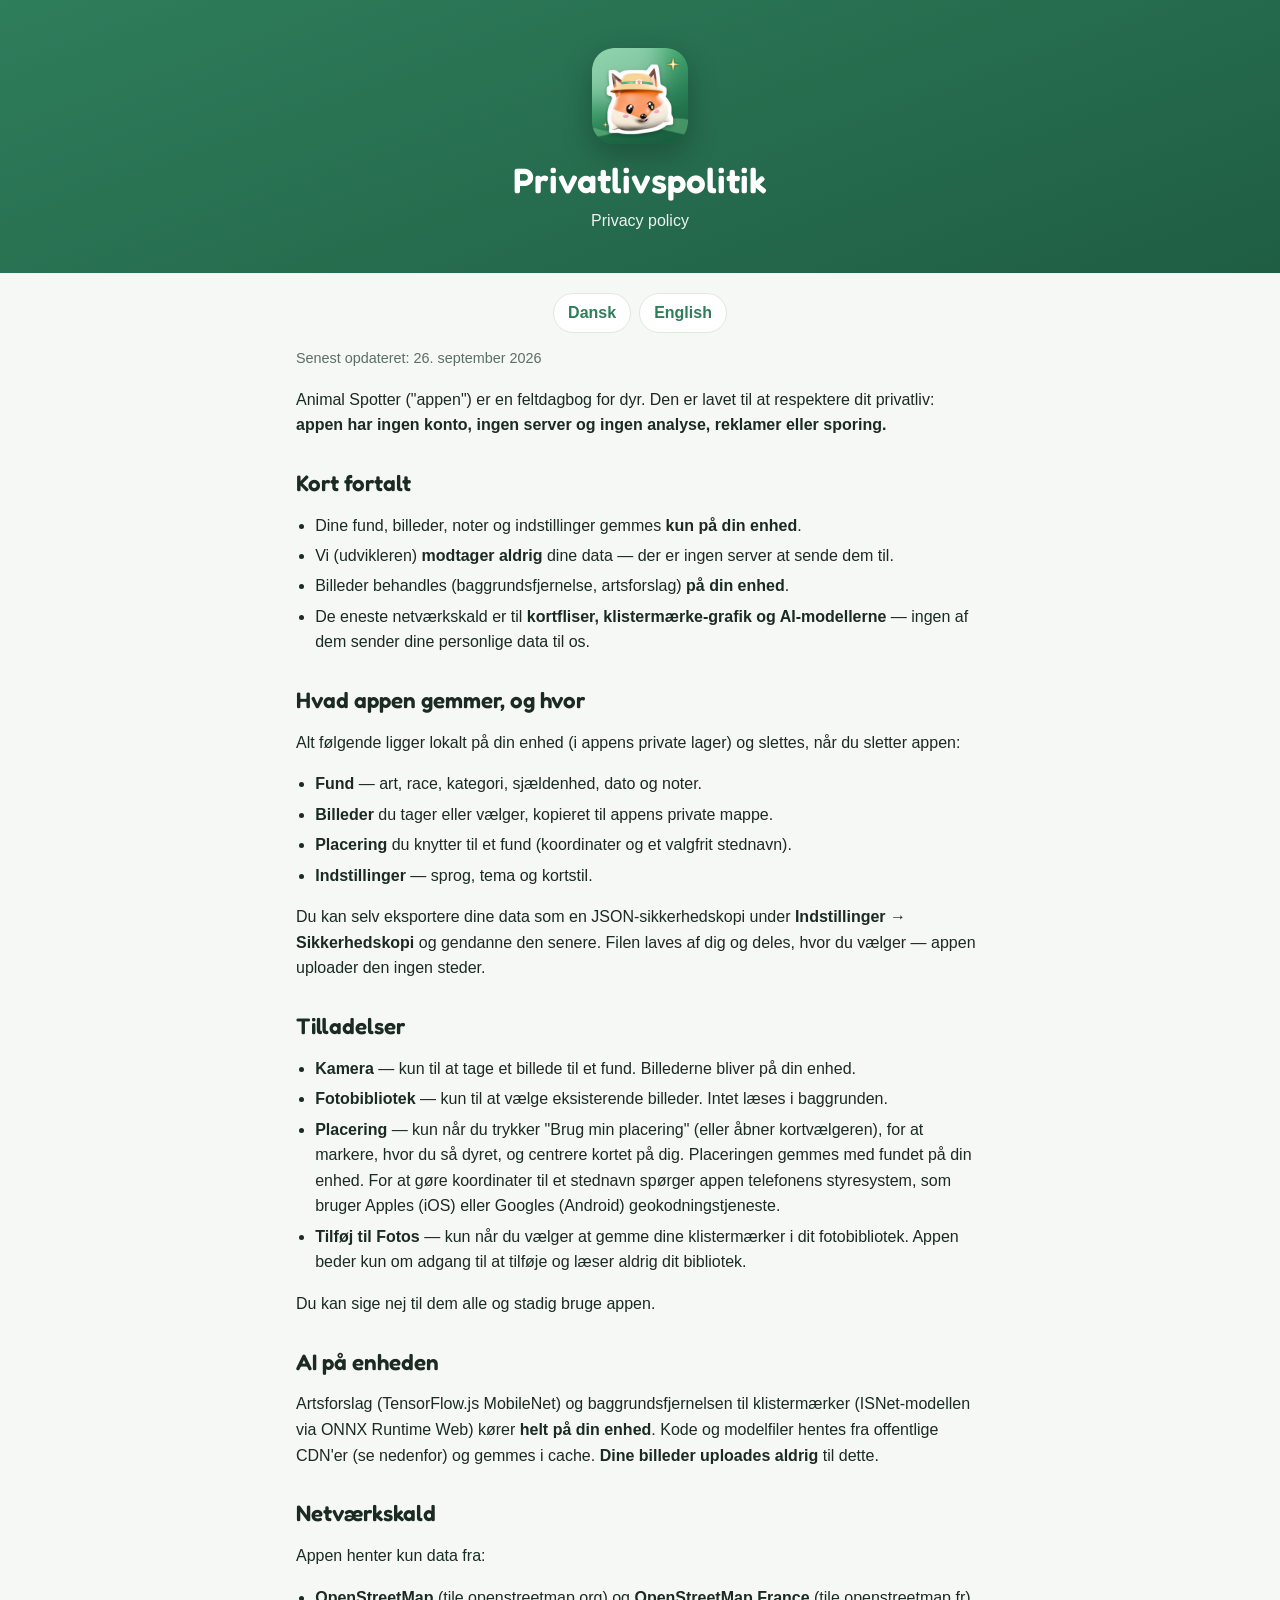
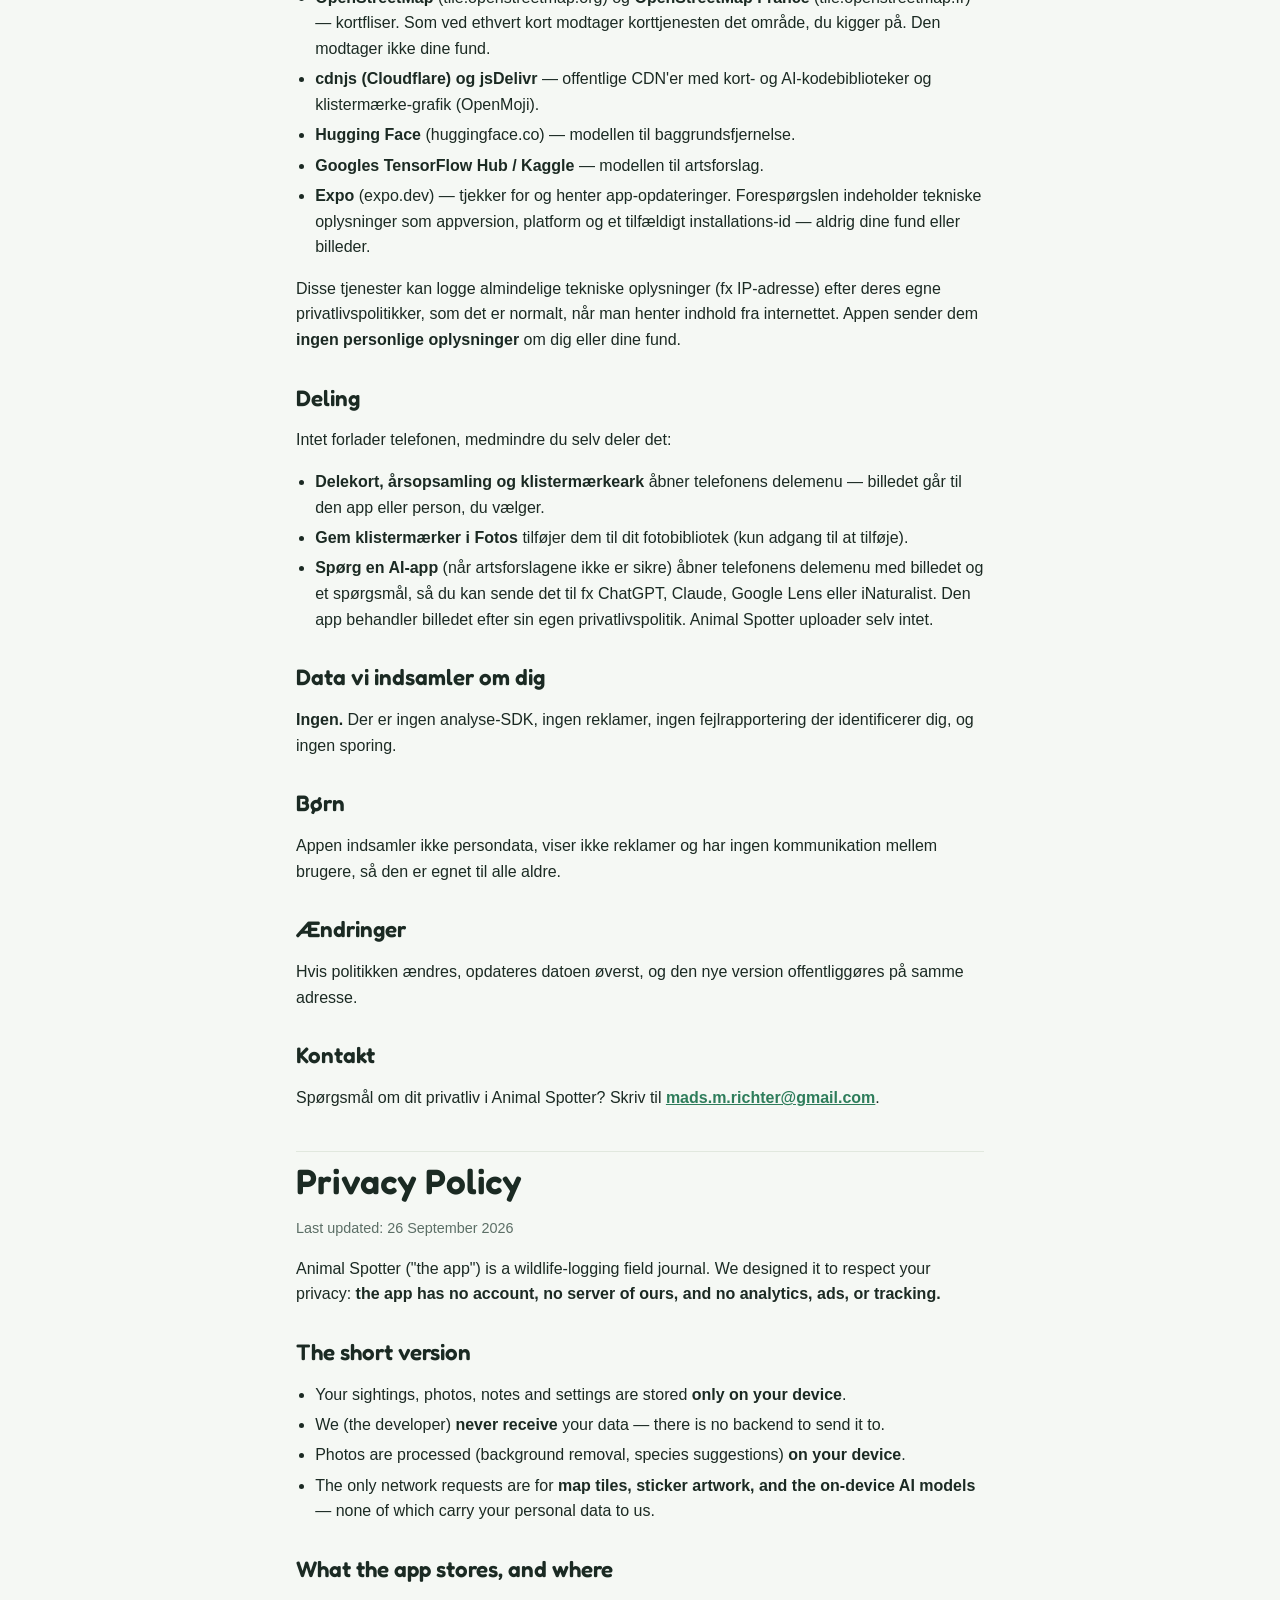
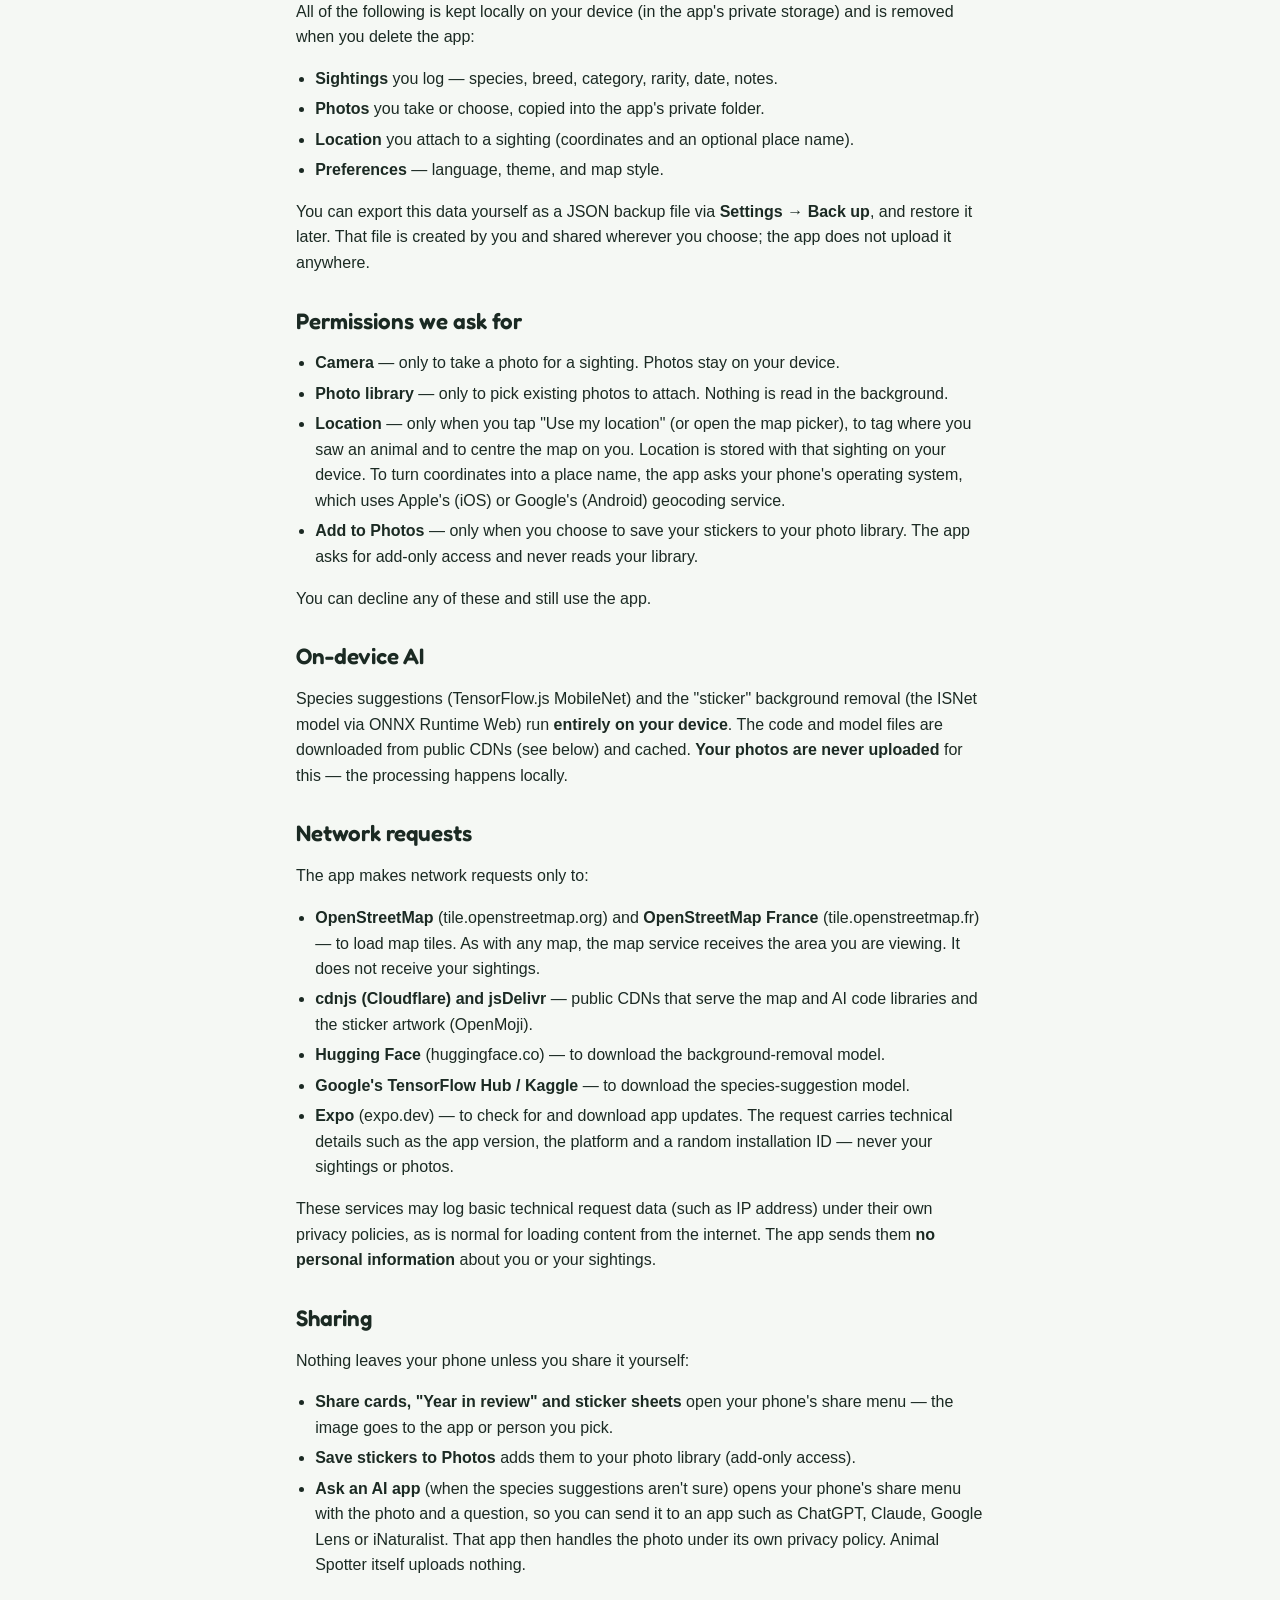
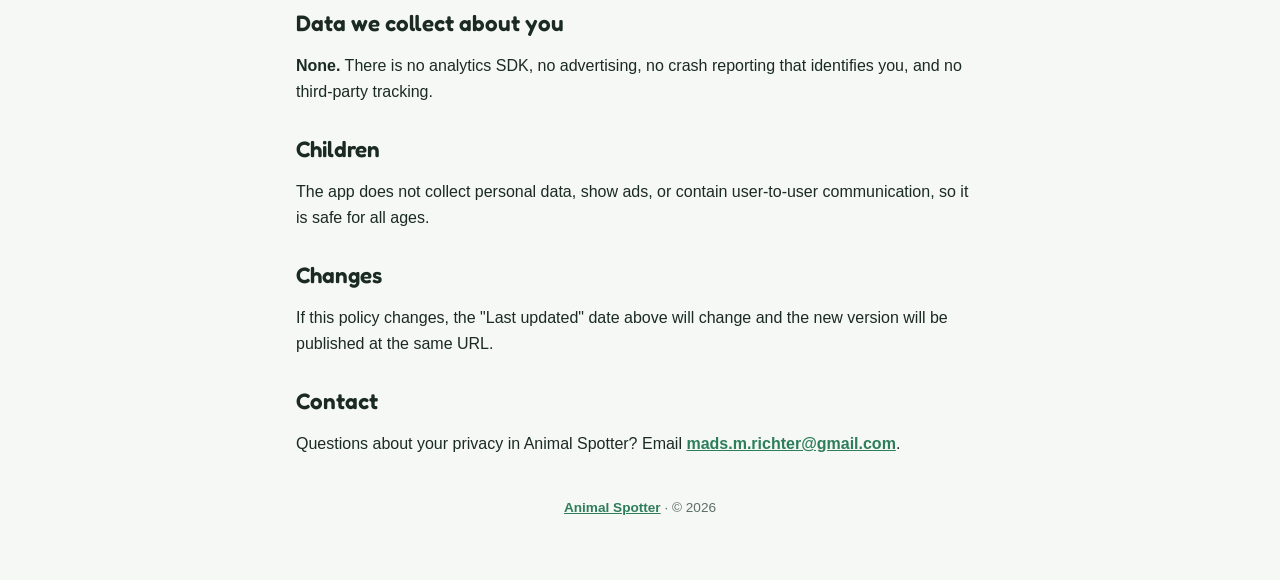
==== privacy.html @ 88ac2473 "Support page and privacy policy for Animal Spotter" ====
<!doctype html>
<html lang="da">
<head>
  <meta charset="utf-8">
  <meta name="viewport" content="width=device-width, initial-scale=1">
  <title>Privatlivspolitik · Animal Spotter</title>
  <meta name="description" content="Privatlivspolitik for Animal Spotter — ingen konto, ingen server, ingen sporing.">
  <link rel="icon" href="icon.png">
  <link rel="preconnect" href="https://fonts.googleapis.com">
  <link rel="preconnect" href="https://fonts.gstatic.com" crossorigin>
  <link href="https://fonts.googleapis.com/css2?family=Fredoka:wght@600&display=swap" rel="stylesheet">
  <link rel="stylesheet" href="style.css">
</head>
<body>
  <header class="hero">
    <a href="./"><img src="icon.png" alt="Animal Spotter"></a>
    <h1>Privatlivspolitik</h1>
    <p lang="en">Privacy policy</p>
  </header>

  <main class="wrap">
    <nav class="lang"><a href="#da">Dansk</a><a href="#en">English</a></nav>

    <!-- Keep in sync with PRIVACY.md (the English text below is the same policy). -->
    <section id="da">
      <p class="muted">Senest opdateret: 26. september 2026</p>
      <p>Animal Spotter ("appen") er en feltdagbog for dyr. Den er lavet til at respektere dit privatliv:
        <b>appen har ingen konto, ingen server og ingen analyse, reklamer eller sporing.</b></p>

      <h2>Kort fortalt</h2>
      <ul>
        <li>Dine fund, billeder, noter og indstillinger gemmes <b>kun på din enhed</b>.</li>
        <li>Vi (udvikleren) <b>modtager aldrig</b> dine data — der er ingen server at sende dem til.</li>
        <li>Billeder behandles (baggrundsfjernelse, artsforslag) <b>på din enhed</b>.</li>
        <li>De eneste netværkskald er til <b>kortfliser, klistermærke-grafik og AI-modellerne</b> — ingen af dem sender dine personlige data til os.</li>
      </ul>

      <h2>Hvad appen gemmer, og hvor</h2>
      <p>Alt følgende ligger lokalt på din enhed (i appens private lager) og slettes, når du sletter appen:</p>
      <ul>
        <li><b>Fund</b> — art, race, kategori, sjældenhed, dato og noter.</li>
        <li><b>Billeder</b> du tager eller vælger, kopieret til appens private mappe.</li>
        <li><b>Placering</b> du knytter til et fund (koordinater og et valgfrit stednavn).</li>
        <li><b>Indstillinger</b> — sprog, tema og kortstil.</li>
      </ul>
      <p>Du kan selv eksportere dine data som en JSON-sikkerhedskopi under <b>Indstillinger → Sikkerhedskopi</b>
        og gendanne den senere. Filen laves af dig og deles, hvor du vælger — appen uploader den ingen steder.</p>

      <h2>Tilladelser</h2>
      <ul>
        <li><b>Kamera</b> — kun til at tage et billede til et fund. Billederne bliver på din enhed.</li>
        <li><b>Fotobibliotek</b> — kun til at vælge eksisterende billeder. Intet læses i baggrunden.</li>
        <li><b>Placering</b> — kun når du trykker "Brug min placering" (eller åbner kortvælgeren), for at markere,
          hvor du så dyret, og centrere kortet på dig. Placeringen gemmes med fundet på din enhed. For at gøre
          koordinater til et stednavn spørger appen telefonens styresystem, som bruger Apples (iOS) eller Googles
          (Android) geokodningstjeneste.</li>
        <li><b>Tilføj til Fotos</b> — kun når du vælger at gemme dine klistermærker i dit fotobibliotek. Appen beder
          kun om adgang til at tilføje og læser aldrig dit bibliotek.</li>
      </ul>
      <p>Du kan sige nej til dem alle og stadig bruge appen.</p>

      <h2>AI på enheden</h2>
      <p>Artsforslag (TensorFlow.js MobileNet) og baggrundsfjernelsen til klistermærker (ISNet-modellen via ONNX Runtime Web)
        kører <b>helt på din enhed</b>. Kode og modelfiler hentes fra offentlige CDN'er (se nedenfor) og gemmes i cache.
        <b>Dine billeder uploades aldrig</b> til dette.</p>

      <h2>Netværkskald</h2>
      <p>Appen henter kun data fra:</p>
      <ul>
        <li><b>OpenStreetMap</b> (tile.openstreetmap.org) og <b>OpenStreetMap France</b> (tile.openstreetmap.fr) —
          kortfliser. Som ved ethvert kort modtager korttjenesten det område, du kigger på. Den modtager ikke dine fund.</li>
        <li><b>cdnjs (Cloudflare) og jsDelivr</b> — offentlige CDN'er med kort- og AI-kodebiblioteker og klistermærke-grafik (OpenMoji).</li>
        <li><b>Hugging Face</b> (huggingface.co) — modellen til baggrundsfjernelse.</li>
        <li><b>Googles TensorFlow Hub / Kaggle</b> — modellen til artsforslag.</li>
        <li><b>Expo</b> (expo.dev) — tjekker for og henter app-opdateringer. Forespørgslen indeholder tekniske
          oplysninger som appversion, platform og et tilfældigt installations-id — aldrig dine fund eller billeder.</li>
      </ul>
      <p>Disse tjenester kan logge almindelige tekniske oplysninger (fx IP-adresse) efter deres egne privatlivspolitikker,
        som det er normalt, når man henter indhold fra internettet. Appen sender dem <b>ingen personlige oplysninger</b>
        om dig eller dine fund.</p>

      <h2>Deling</h2>
      <p>Intet forlader telefonen, medmindre du selv deler det:</p>
      <ul>
        <li><b>Delekort, årsopsamling og klistermærkeark</b> åbner telefonens delemenu — billedet går til den app eller person, du vælger.</li>
        <li><b>Gem klistermærker i Fotos</b> tilføjer dem til dit fotobibliotek (kun adgang til at tilføje).</li>
        <li><b>Spørg en AI-app</b> (når artsforslagene ikke er sikre) åbner telefonens delemenu med billedet og et spørgsmål,
          så du kan sende det til fx ChatGPT, Claude, Google Lens eller iNaturalist. Den app behandler billedet efter sin
          egen privatlivspolitik. Animal Spotter uploader selv intet.</li>
      </ul>

      <h2>Data vi indsamler om dig</h2>
      <p><b>Ingen.</b> Der er ingen analyse-SDK, ingen reklamer, ingen fejlrapportering der identificerer dig, og ingen sporing.</p>

      <h2>Børn</h2>
      <p>Appen indsamler ikke persondata, viser ikke reklamer og har ingen kommunikation mellem brugere, så den er egnet til alle aldre.</p>

      <h2>Ændringer</h2>
      <p>Hvis politikken ændres, opdateres datoen øverst, og den nye version offentliggøres på samme adresse.</p>

      <h2>Kontakt</h2>
      <p>Spørgsmål om dit privatliv i Animal Spotter? Skriv til <a href="mailto:mads.m.richter@gmail.com">mads.m.richter@gmail.com</a>.</p>
    </section>

    <hr>

    <section id="en" lang="en">
      <h1>Privacy Policy</h1>
      <p class="muted">Last updated: 26 September 2026</p>
      <p>Animal Spotter ("the app") is a wildlife-logging field journal. We designed it to respect your privacy:
        <b>the app has no account, no server of ours, and no analytics, ads, or tracking.</b></p>

      <h2>The short version</h2>
      <ul>
        <li>Your sightings, photos, notes and settings are stored <b>only on your device</b>.</li>
        <li>We (the developer) <b>never receive</b> your data — there is no backend to send it to.</li>
        <li>Photos are processed (background removal, species suggestions) <b>on your device</b>.</li>
        <li>The only network requests are for <b>map tiles, sticker artwork, and the on-device AI models</b> — none of which carry your personal data to us.</li>
      </ul>

      <h2>What the app stores, and where</h2>
      <p>All of the following is kept locally on your device (in the app's private storage) and is removed when you delete the app:</p>
      <ul>
        <li><b>Sightings</b> you log — species, breed, category, rarity, date, notes.</li>
        <li><b>Photos</b> you take or choose, copied into the app's private folder.</li>
        <li><b>Location</b> you attach to a sighting (coordinates and an optional place name).</li>
        <li><b>Preferences</b> — language, theme, and map style.</li>
      </ul>
      <p>You can export this data yourself as a JSON backup file via <b>Settings → Back up</b>, and restore it later.
        That file is created by you and shared wherever you choose; the app does not upload it anywhere.</p>

      <h2>Permissions we ask for</h2>
      <ul>
        <li><b>Camera</b> — only to take a photo for a sighting. Photos stay on your device.</li>
        <li><b>Photo library</b> — only to pick existing photos to attach. Nothing is read in the background.</li>
        <li><b>Location</b> — only when you tap "Use my location" (or open the map picker), to tag where you saw an animal
          and to centre the map on you. Location is stored with that sighting on your device. To turn coordinates into a
          place name, the app asks your phone's operating system, which uses Apple's (iOS) or Google's (Android) geocoding service.</li>
        <li><b>Add to Photos</b> — only when you choose to save your stickers to your photo library. The app asks for
          add-only access and never reads your library.</li>
      </ul>
      <p>You can decline any of these and still use the app.</p>

      <h2>On-device AI</h2>
      <p>Species suggestions (TensorFlow.js MobileNet) and the "sticker" background removal (the ISNet model via ONNX Runtime Web)
        run <b>entirely on your device</b>. The code and model files are downloaded from public CDNs (see below) and cached.
        <b>Your photos are never uploaded</b> for this — the processing happens locally.</p>

      <h2>Network requests</h2>
      <p>The app makes network requests only to:</p>
      <ul>
        <li><b>OpenStreetMap</b> (tile.openstreetmap.org) and <b>OpenStreetMap France</b> (tile.openstreetmap.fr) — to load
          map tiles. As with any map, the map service receives the area you are viewing. It does not receive your sightings.</li>
        <li><b>cdnjs (Cloudflare) and jsDelivr</b> — public CDNs that serve the map and AI code libraries and the sticker artwork (OpenMoji).</li>
        <li><b>Hugging Face</b> (huggingface.co) — to download the background-removal model.</li>
        <li><b>Google's TensorFlow Hub / Kaggle</b> — to download the species-suggestion model.</li>
        <li><b>Expo</b> (expo.dev) — to check for and download app updates. The request carries technical details
          such as the app version, the platform and a random installation ID — never your sightings or photos.</li>
      </ul>
      <p>These services may log basic technical request data (such as IP address) under their own privacy policies, as is
        normal for loading content from the internet. The app sends them <b>no personal information</b> about you or your sightings.</p>

      <h2>Sharing</h2>
      <p>Nothing leaves your phone unless you share it yourself:</p>
      <ul>
        <li><b>Share cards, "Year in review" and sticker sheets</b> open your phone's share menu — the image goes to the app or person you pick.</li>
        <li><b>Save stickers to Photos</b> adds them to your photo library (add-only access).</li>
        <li><b>Ask an AI app</b> (when the species suggestions aren't sure) opens your phone's share menu with the photo and a
          question, so you can send it to an app such as ChatGPT, Claude, Google Lens or iNaturalist. That app then handles
          the photo under its own privacy policy. Animal Spotter itself uploads nothing.</li>
      </ul>

      <h2>Data we collect about you</h2>
      <p><b>None.</b> There is no analytics SDK, no advertising, no crash reporting that identifies you, and no third-party tracking.</p>

      <h2>Children</h2>
      <p>The app does not collect personal data, show ads, or contain user-to-user communication, so it is safe for all ages.</p>

      <h2>Changes</h2>
      <p>If this policy changes, the "Last updated" date above will change and the new version will be published at the same URL.</p>

      <h2>Contact</h2>
      <p>Questions about your privacy in Animal Spotter? Email <a href="mailto:mads.m.richter@gmail.com">mads.m.richter@gmail.com</a>.</p>
    </section>

    <footer>
      <p><a href="./">Animal Spotter</a> · © 2026</p>
    </footer>
  </main>
</body>
</html>
---- style.css ----
:root {
  --bg: #f5f8f4;
  --surface: #ffffff;
  --text: #1b2a23;
  --muted: #5c6f66;
  --border: #e1e8de;
  --primary: #2e7d5b;
  --primary-deep: #1f5e43;
  --primary-light: #e3f3ec;
}
@media (prefers-color-scheme: dark) {
  :root {
    --bg: #0f1714;
    --surface: #18221e;
    --text: #e8f0ec;
    --muted: #9fb3a9;
    --border: #2c3a33;
    --primary: #4fb286;
    --primary-deep: #246b4d;
    --primary-light: #1e332a;
  }
}
* { box-sizing: border-box; }
html { -webkit-text-size-adjust: 100%; }
body {
  margin: 0;
  background: var(--bg);
  color: var(--text);
  font: 16px/1.6 -apple-system, BlinkMacSystemFont, "Segoe UI", Roboto, Helvetica, Arial, sans-serif;
}
a { color: var(--primary); font-weight: 600; }
h1, h2, h3 { font-family: "Fredoka", -apple-system, "Segoe UI", sans-serif; font-weight: 600; line-height: 1.2; }
h1 { font-size: 2.2rem; margin: 0.2em 0; }
h2 { font-size: 1.4rem; margin: 2rem 0 0.5rem; }
h3 { font-size: 1.1rem; margin: 1.4rem 0 0.3rem; }
.wrap { max-width: 720px; margin: 0 auto; padding: 0 16px 48px; }
.hero {
  background: linear-gradient(160deg, var(--primary), var(--primary-deep));
  color: #fff;
  text-align: center;
  padding: 48px 16px 40px;
}
.hero img { width: 96px; height: 96px; border-radius: 22px; box-shadow: 0 10px 30px rgba(0, 0, 0, 0.25); }
.hero p { max-width: 520px; margin: 0.4rem auto 0; opacity: 0.92; }
.hero .soon {
  display: inline-block;
  margin-top: 18px;
  padding: 6px 14px;
  border-radius: 999px;
  background: rgba(255, 255, 255, 0.16);
  font-weight: 600;
  font-size: 0.9rem;
}
.lang { display: flex; gap: 8px; justify-content: center; margin: 20px 0 4px; }
.lang a {
  text-decoration: none;
  padding: 6px 14px;
  border-radius: 999px;
  border: 1px solid var(--border);
  background: var(--surface);
}
.card {
  background: var(--surface);
  border: 1px solid var(--border);
  border-radius: 18px;
  padding: 4px 20px 16px;
  margin-top: 20px;
}
.card h3:first-child { margin-top: 16px; }
ul { padding-left: 1.2em; }
li { margin: 0.3em 0; }
.muted { color: var(--muted); font-size: 0.9rem; }
footer { text-align: center; color: var(--muted); font-size: 0.85rem; margin-top: 40px; }
hr { border: 0; border-top: 1px solid var(--border); margin: 40px 0 8px; }
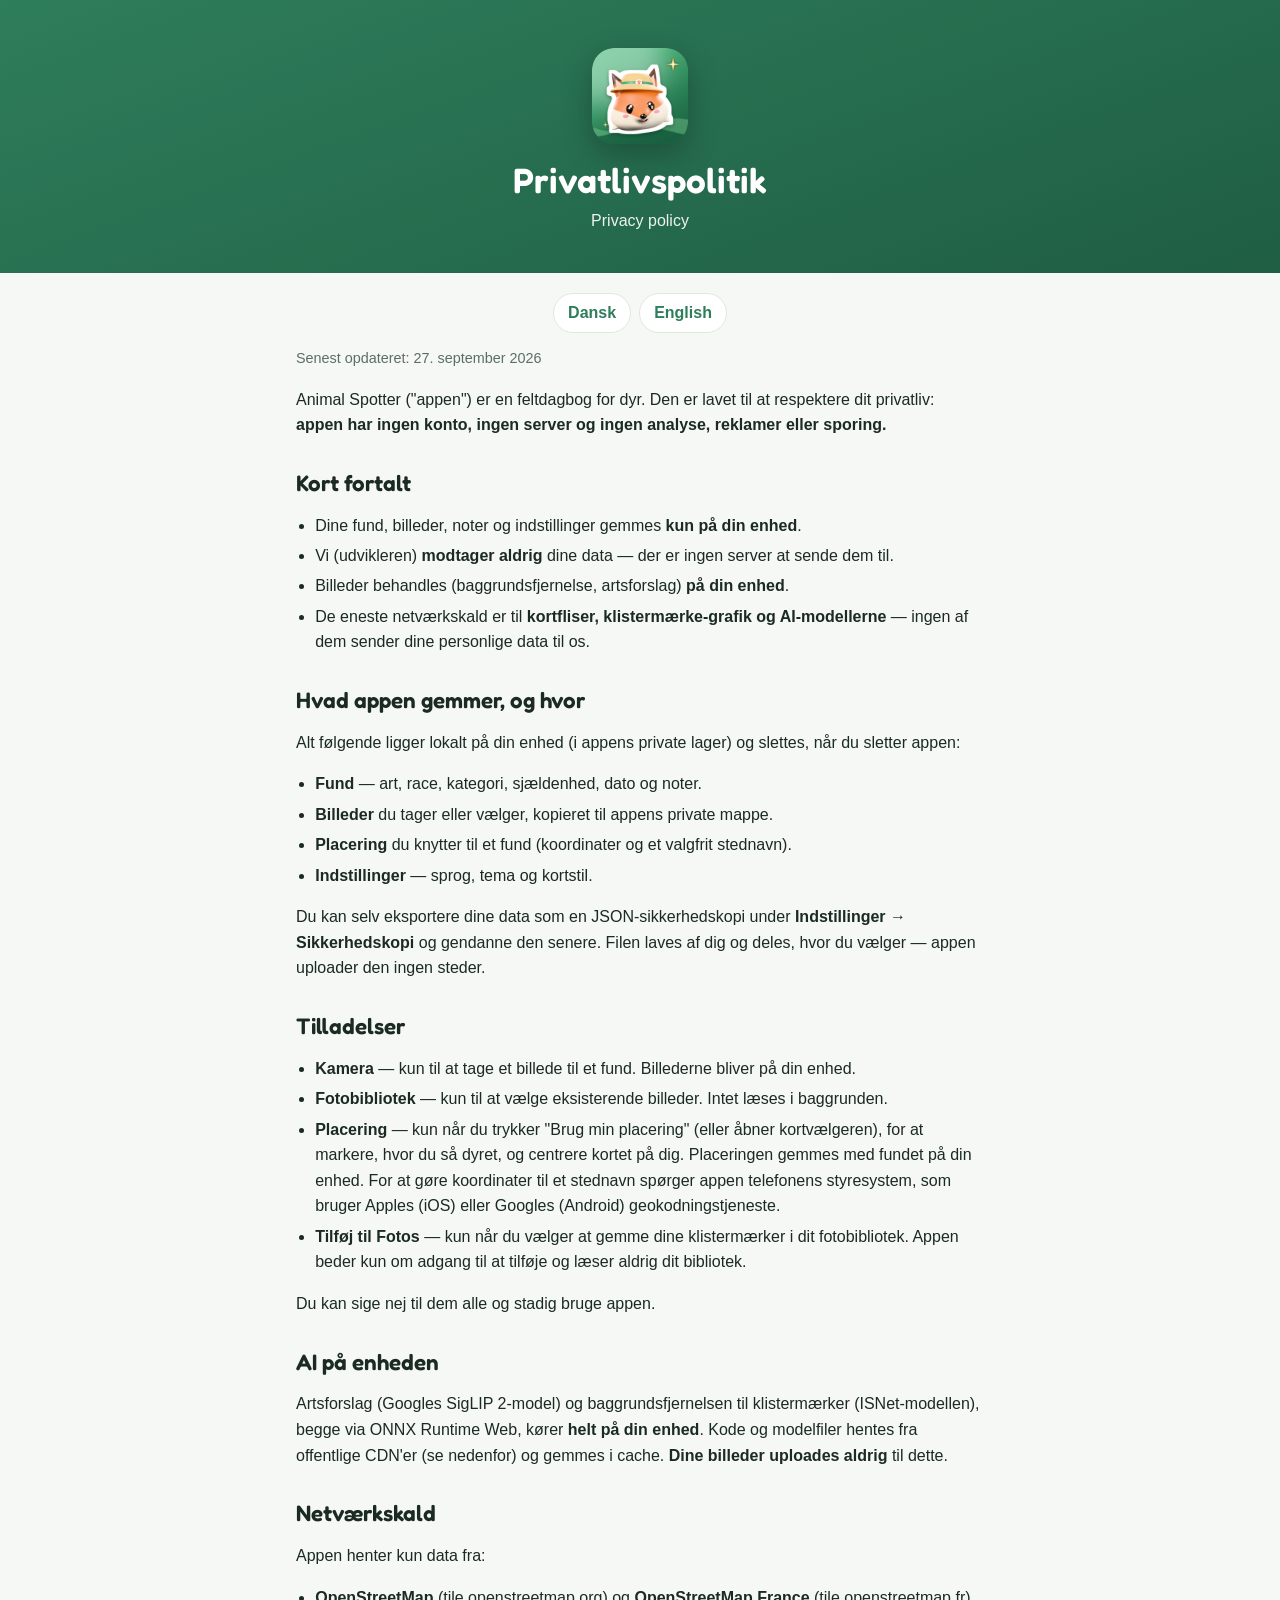
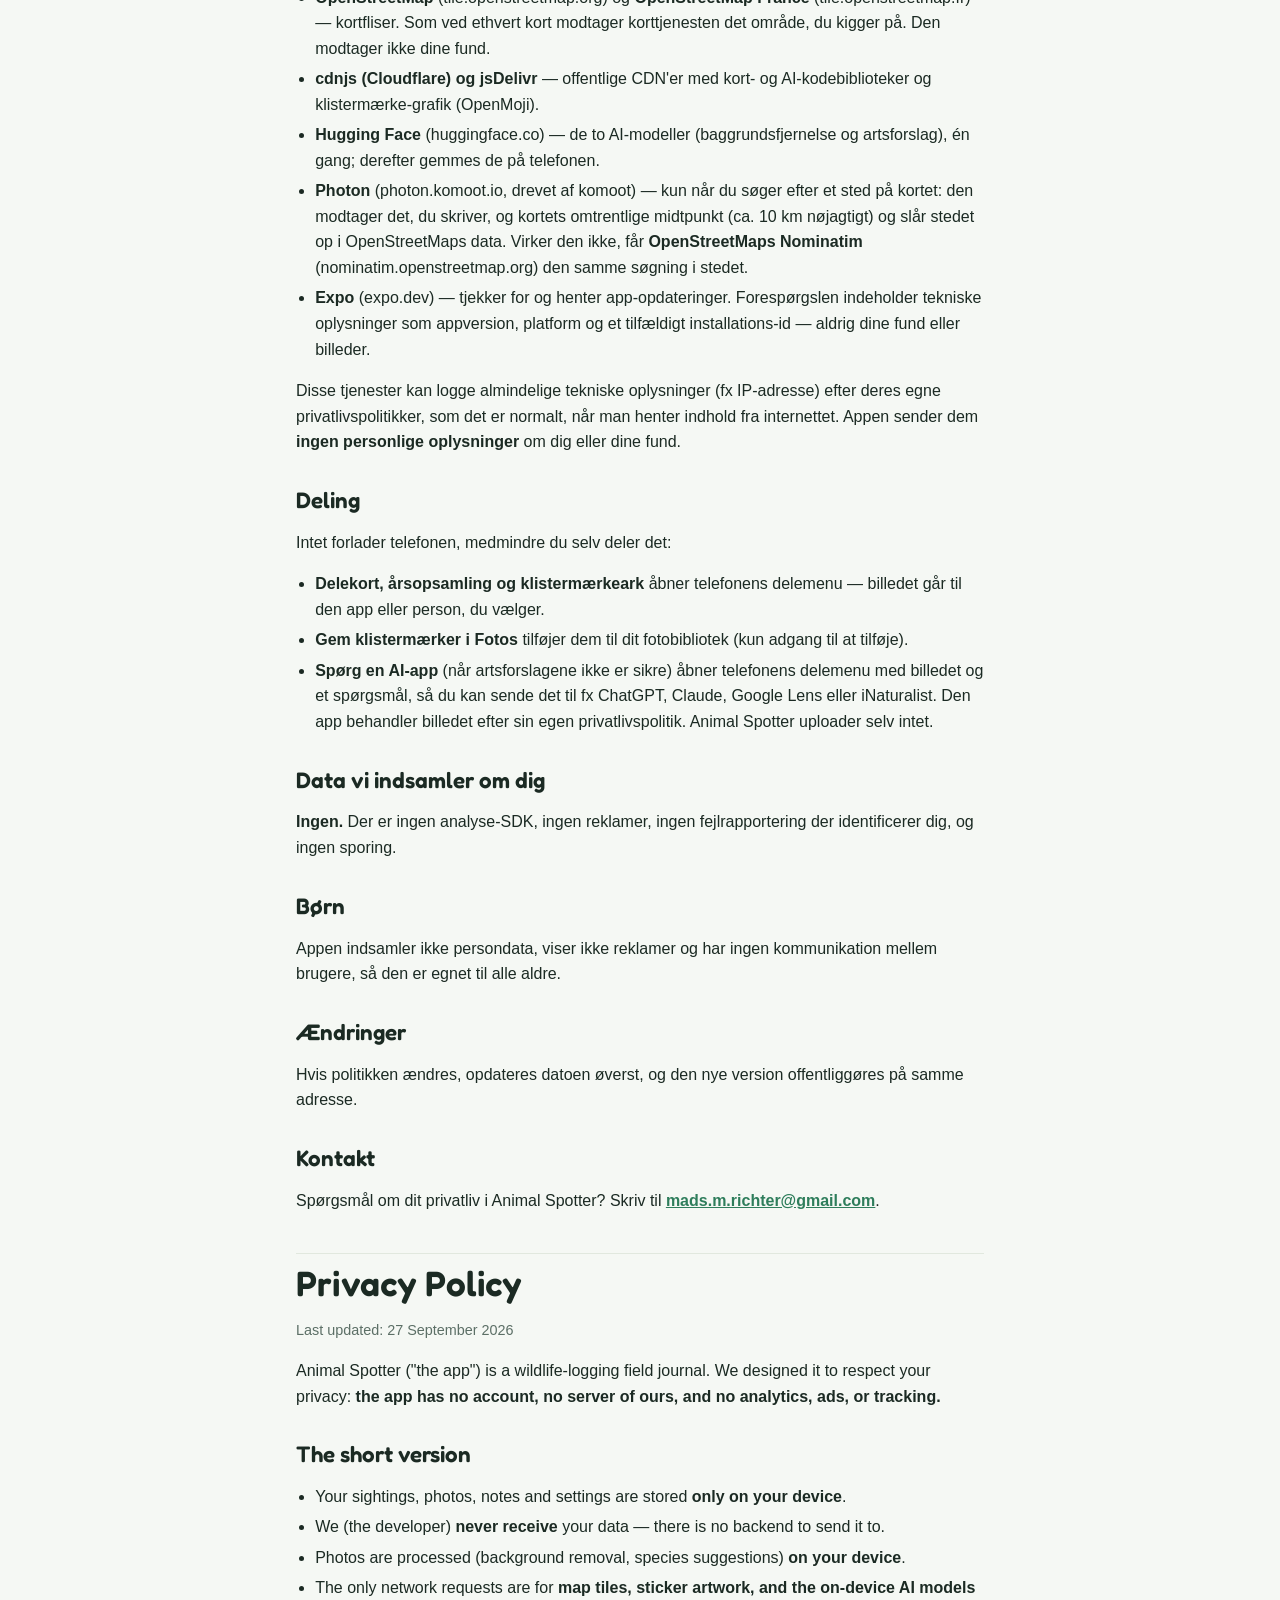
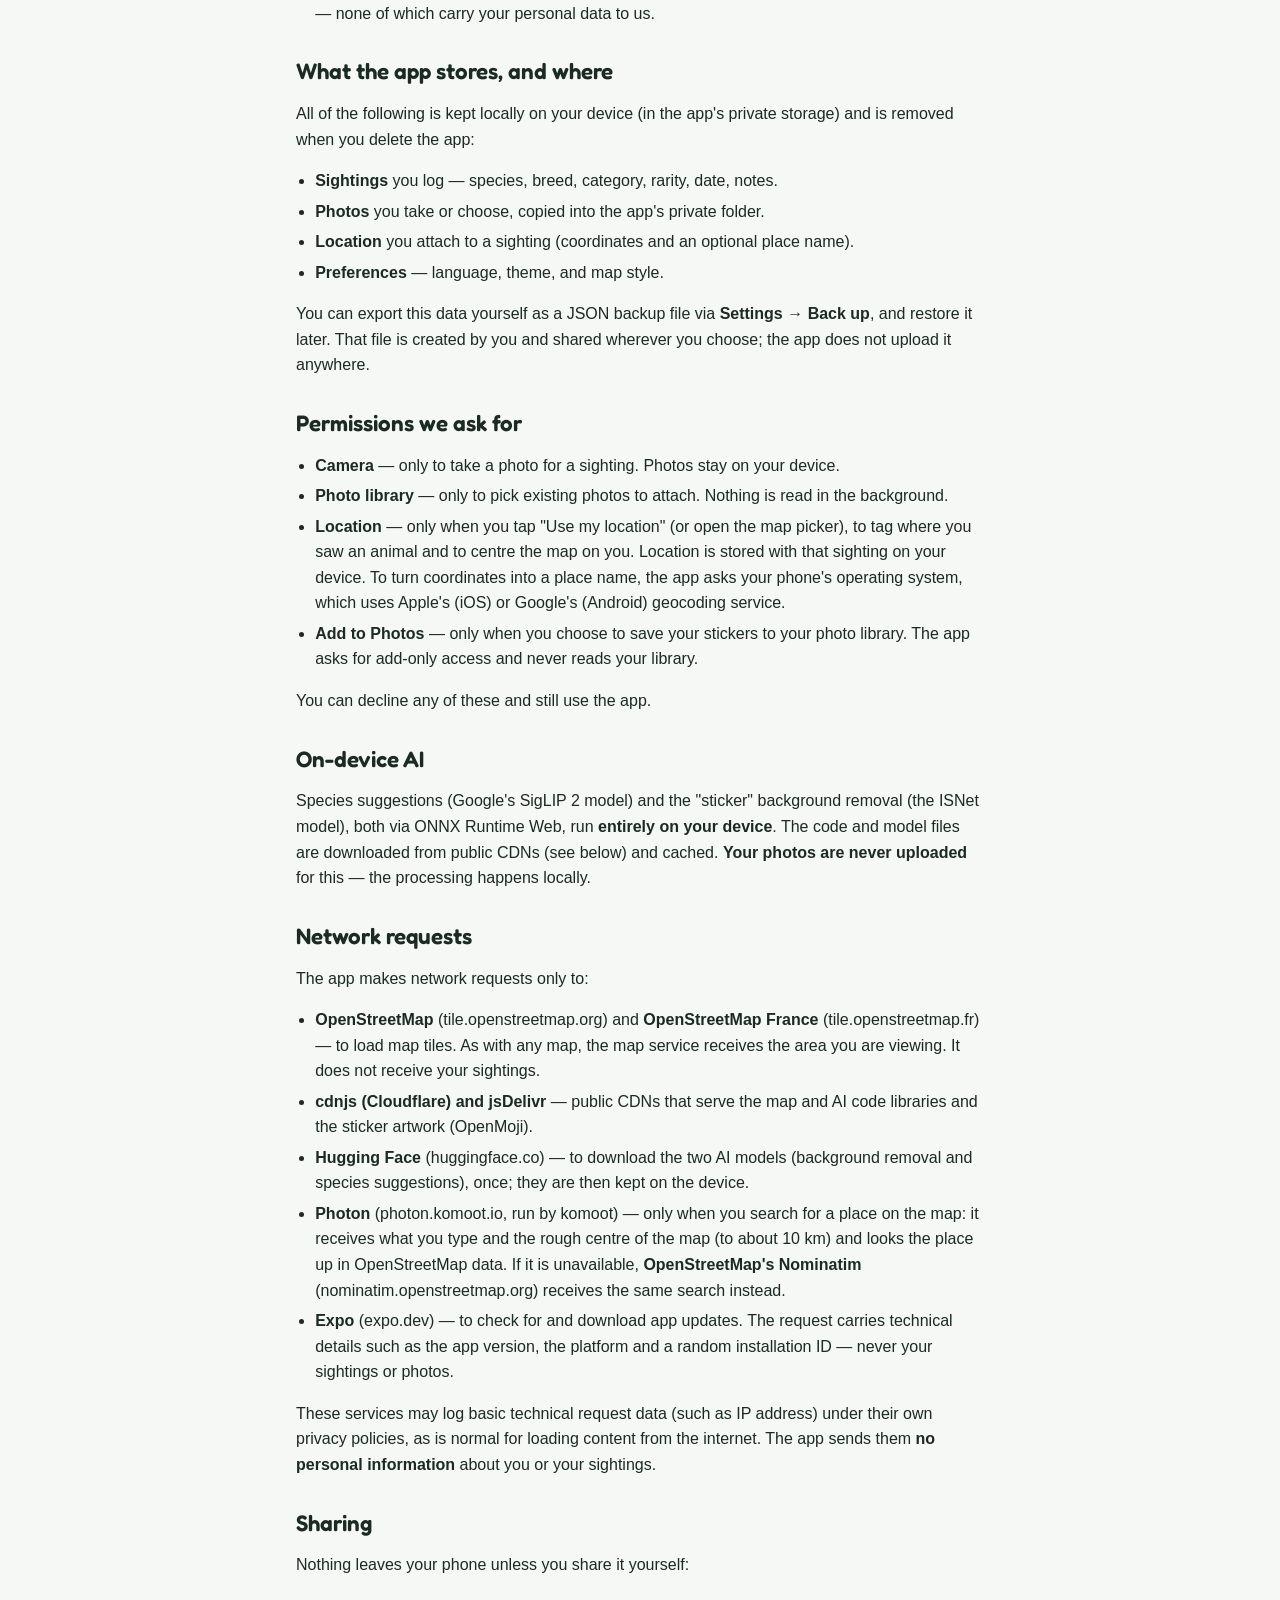
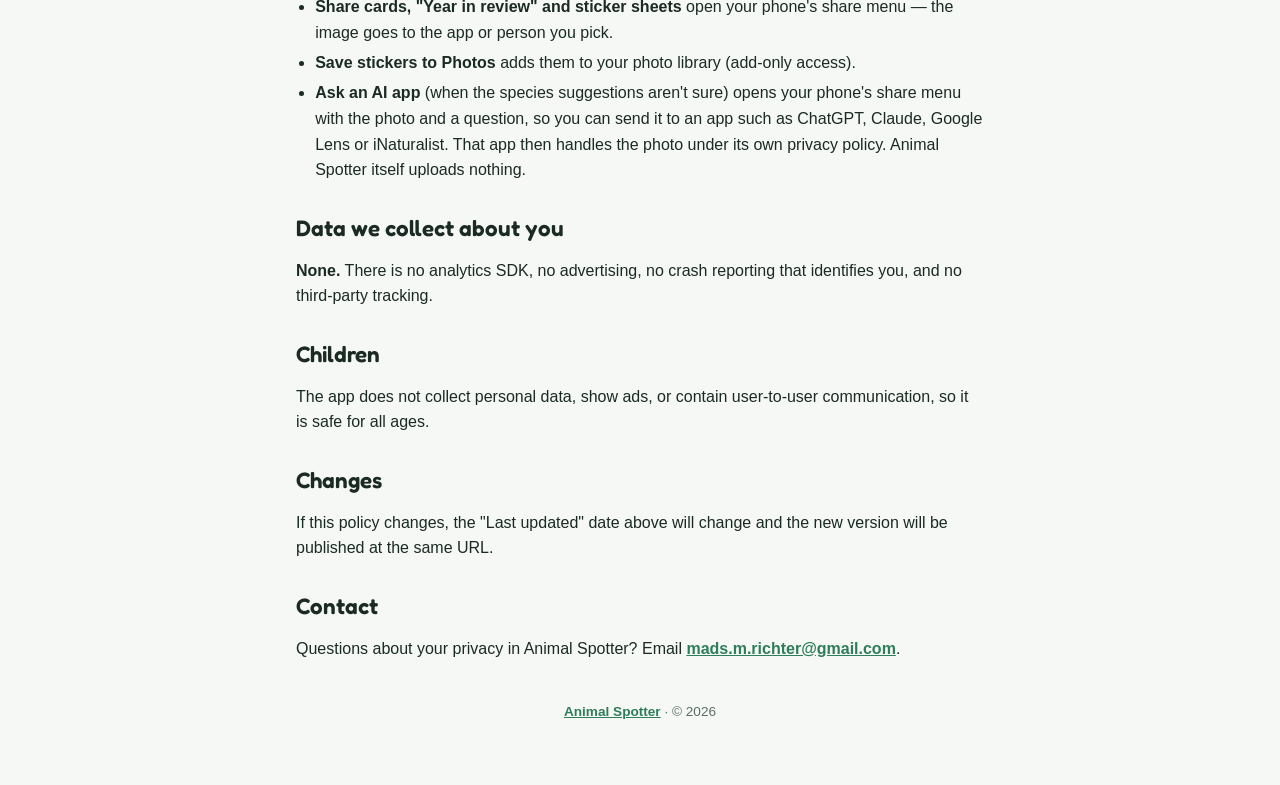
==== commit d504edc6: "App Store link; privacy: species AI from Hugging Face, place search (Photon)" ====
--- a/privacy.html
+++ b/privacy.html
@@ -23,7 +23,7 @@
 
     <!-- Keep in sync with PRIVACY.md (the English text below is the same policy). -->
     <section id="da">
-      <p class="muted">Senest opdateret: 26. september 2026</p>
+      <p class="muted">Senest opdateret: 27. september 2026</p>
       <p>Animal Spotter ("appen") er en feltdagbog for dyr. Den er lavet til at respektere dit privatliv:
         <b>appen har ingen konto, ingen server og ingen analyse, reklamer eller sporing.</b></p>
 
@@ -60,7 +60,7 @@
       <p>Du kan sige nej til dem alle og stadig bruge appen.</p>
 
       <h2>AI på enheden</h2>
-      <p>Artsforslag (TensorFlow.js MobileNet) og baggrundsfjernelsen til klistermærker (ISNet-modellen via ONNX Runtime Web)
+      <p>Artsforslag (Googles SigLIP 2-model) og baggrundsfjernelsen til klistermærker (ISNet-modellen), begge via ONNX Runtime Web,
         kører <b>helt på din enhed</b>. Kode og modelfiler hentes fra offentlige CDN'er (se nedenfor) og gemmes i cache.
         <b>Dine billeder uploades aldrig</b> til dette.</p>
 
@@ -70,8 +70,8 @@
         <li><b>OpenStreetMap</b> (tile.openstreetmap.org) og <b>OpenStreetMap France</b> (tile.openstreetmap.fr) —
           kortfliser. Som ved ethvert kort modtager korttjenesten det område, du kigger på. Den modtager ikke dine fund.</li>
         <li><b>cdnjs (Cloudflare) og jsDelivr</b> — offentlige CDN'er med kort- og AI-kodebiblioteker og klistermærke-grafik (OpenMoji).</li>
-        <li><b>Hugging Face</b> (huggingface.co) — modellen til baggrundsfjernelse.</li>
-        <li><b>Googles TensorFlow Hub / Kaggle</b> — modellen til artsforslag.</li>
+        <li><b>Hugging Face</b> (huggingface.co) — de to AI-modeller (baggrundsfjernelse og artsforslag), én gang; derefter gemmes de på telefonen.</li>
+        <li><b>Photon</b> (photon.komoot.io, drevet af komoot) — kun når du søger efter et sted på kortet: den modtager det, du skriver, og kortets omtrentlige midtpunkt (ca. 10 km nøjagtigt) og slår stedet op i OpenStreetMaps data. Virker den ikke, får <b>OpenStreetMaps Nominatim</b> (nominatim.openstreetmap.org) den samme søgning i stedet.</li>
         <li><b>Expo</b> (expo.dev) — tjekker for og henter app-opdateringer. Forespørgslen indeholder tekniske
           oplysninger som appversion, platform og et tilfældigt installations-id — aldrig dine fund eller billeder.</li>
       </ul>
@@ -106,7 +106,7 @@
 
     <section id="en" lang="en">
       <h1>Privacy Policy</h1>
-      <p class="muted">Last updated: 26 September 2026</p>
+      <p class="muted">Last updated: 27 September 2026</p>
       <p>Animal Spotter ("the app") is a wildlife-logging field journal. We designed it to respect your privacy:
         <b>the app has no account, no server of ours, and no analytics, ads, or tracking.</b></p>
 
@@ -142,7 +142,7 @@
       <p>You can decline any of these and still use the app.</p>
 
       <h2>On-device AI</h2>
-      <p>Species suggestions (TensorFlow.js MobileNet) and the "sticker" background removal (the ISNet model via ONNX Runtime Web)
+      <p>Species suggestions (Google's SigLIP 2 model) and the "sticker" background removal (the ISNet model), both via ONNX Runtime Web,
         run <b>entirely on your device</b>. The code and model files are downloaded from public CDNs (see below) and cached.
         <b>Your photos are never uploaded</b> for this — the processing happens locally.</p>
 
@@ -152,8 +152,8 @@
         <li><b>OpenStreetMap</b> (tile.openstreetmap.org) and <b>OpenStreetMap France</b> (tile.openstreetmap.fr) — to load
           map tiles. As with any map, the map service receives the area you are viewing. It does not receive your sightings.</li>
         <li><b>cdnjs (Cloudflare) and jsDelivr</b> — public CDNs that serve the map and AI code libraries and the sticker artwork (OpenMoji).</li>
-        <li><b>Hugging Face</b> (huggingface.co) — to download the background-removal model.</li>
-        <li><b>Google's TensorFlow Hub / Kaggle</b> — to download the species-suggestion model.</li>
+        <li><b>Hugging Face</b> (huggingface.co) — to download the two AI models (background removal and species suggestions), once; they are then kept on the device.</li>
+        <li><b>Photon</b> (photon.komoot.io, run by komoot) — only when you search for a place on the map: it receives what you type and the rough centre of the map (to about 10 km) and looks the place up in OpenStreetMap data. If it is unavailable, <b>OpenStreetMap's Nominatim</b> (nominatim.openstreetmap.org) receives the same search instead.</li>
         <li><b>Expo</b> (expo.dev) — to check for and download app updates. The request carries technical details
           such as the app version, the platform and a random installation ID — never your sightings or photos.</li>
       </ul>
